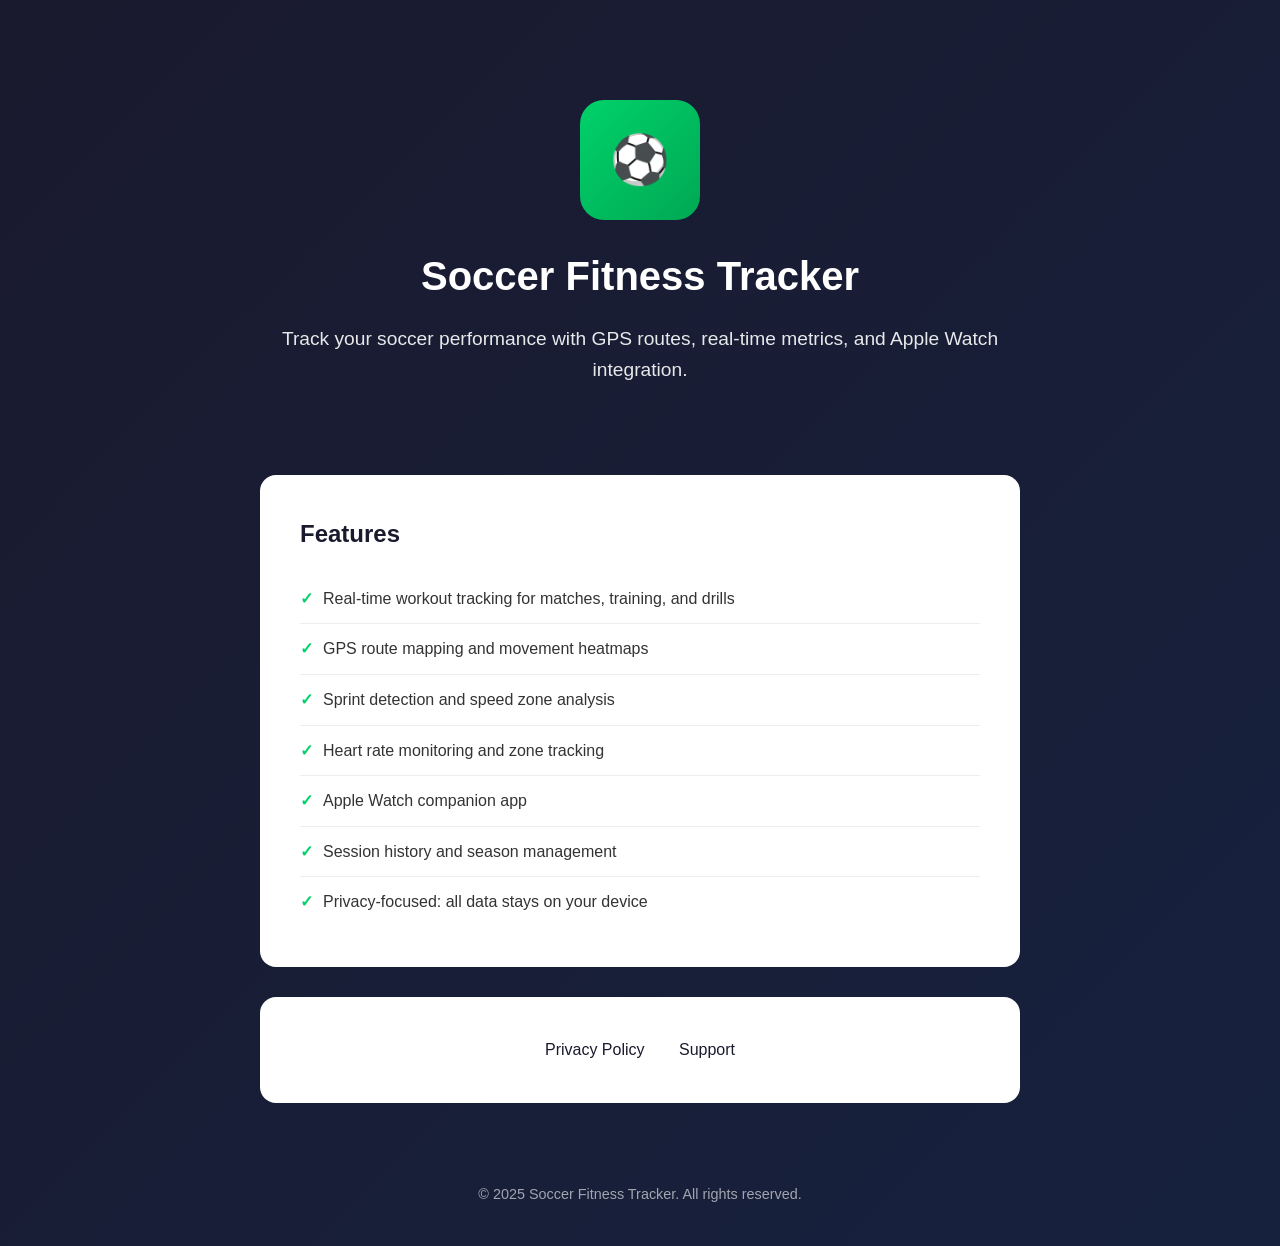
==== index.html @ abc04040 "Initial commit: App Store pages (privacy, support, landing)" ====
<!DOCTYPE html>
<html lang="en">
<head>
    <meta charset="UTF-8">
    <meta name="viewport" content="width=device-width, initial-scale=1.0">
    <title>Soccer Fitness Tracker</title>
    <style>
        * {
            margin: 0;
            padding: 0;
            box-sizing: border-box;
        }
        body {
            font-family: -apple-system, BlinkMacSystemFont, 'Segoe UI', Roboto, Oxygen, Ubuntu, sans-serif;
            line-height: 1.6;
            color: #333;
            background: linear-gradient(135deg, #1a1a2e 0%, #16213e 100%);
            min-height: 100vh;
        }
        .container {
            max-width: 800px;
            margin: 0 auto;
            padding: 40px 20px;
        }
        .hero {
            text-align: center;
            padding: 60px 20px;
            color: white;
        }
        .hero h1 {
            font-size: 2.5rem;
            margin-bottom: 16px;
        }
        .hero p {
            font-size: 1.2rem;
            opacity: 0.9;
            margin-bottom: 30px;
        }
        .app-icon {
            width: 120px;
            height: 120px;
            background: linear-gradient(135deg, #00d26a 0%, #00a854 100%);
            border-radius: 24px;
            margin: 0 auto 24px;
            display: flex;
            align-items: center;
            justify-content: center;
            font-size: 48px;
        }
        .features {
            background: white;
            border-radius: 16px;
            padding: 40px;
            margin-bottom: 30px;
        }
        .features h2 {
            margin-bottom: 20px;
            color: #1a1a2e;
        }
        .features ul {
            list-style: none;
        }
        .features li {
            padding: 12px 0;
            border-bottom: 1px solid #eee;
        }
        .features li:last-child {
            border-bottom: none;
        }
        .features li::before {
            content: "✓";
            color: #00d26a;
            font-weight: bold;
            margin-right: 10px;
        }
        .links {
            background: white;
            border-radius: 16px;
            padding: 30px;
            text-align: center;
        }
        .links a {
            display: inline-block;
            margin: 10px 15px;
            color: #1a1a2e;
            text-decoration: none;
            font-weight: 500;
        }
        .links a:hover {
            color: #00d26a;
        }
        footer {
            text-align: center;
            padding: 40px 20px;
            color: rgba(255,255,255,0.6);
            font-size: 0.9rem;
        }
    </style>
</head>
<body>
    <div class="container">
        <div class="hero">
            <div class="app-icon">⚽</div>
            <h1>Soccer Fitness Tracker</h1>
            <p>Track your soccer performance with GPS routes, real-time metrics, and Apple Watch integration.</p>
        </div>
        
        <div class="features">
            <h2>Features</h2>
            <ul>
                <li>Real-time workout tracking for matches, training, and drills</li>
                <li>GPS route mapping and movement heatmaps</li>
                <li>Sprint detection and speed zone analysis</li>
                <li>Heart rate monitoring and zone tracking</li>
                <li>Apple Watch companion app</li>
                <li>Session history and season management</li>
                <li>Privacy-focused: all data stays on your device</li>
            </ul>
        </div>
        
        <div class="links">
            <a href="privacy.html">Privacy Policy</a>
            <a href="support.html">Support</a>
        </div>
    </div>
    
    <footer>
        <p>&copy; 2025 Soccer Fitness Tracker. All rights reserved.</p>
    </footer>
</body>
</html>
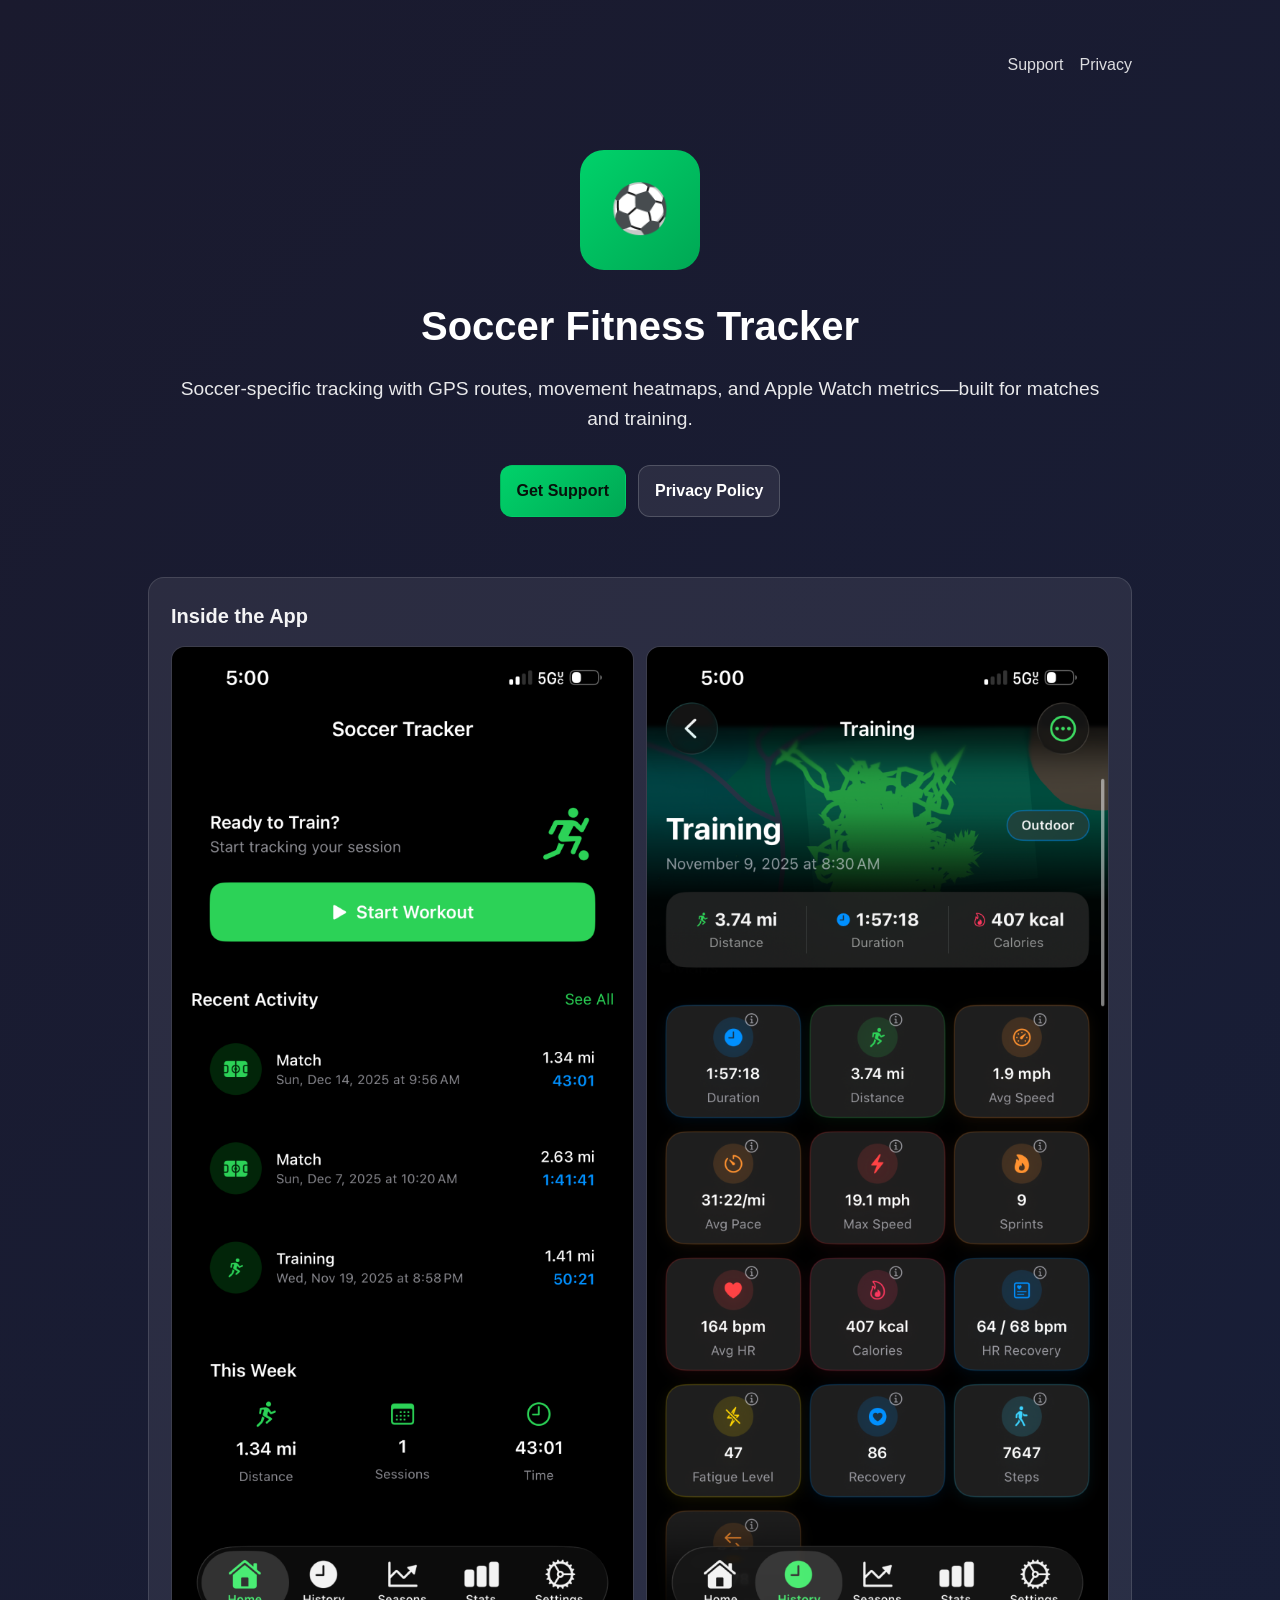
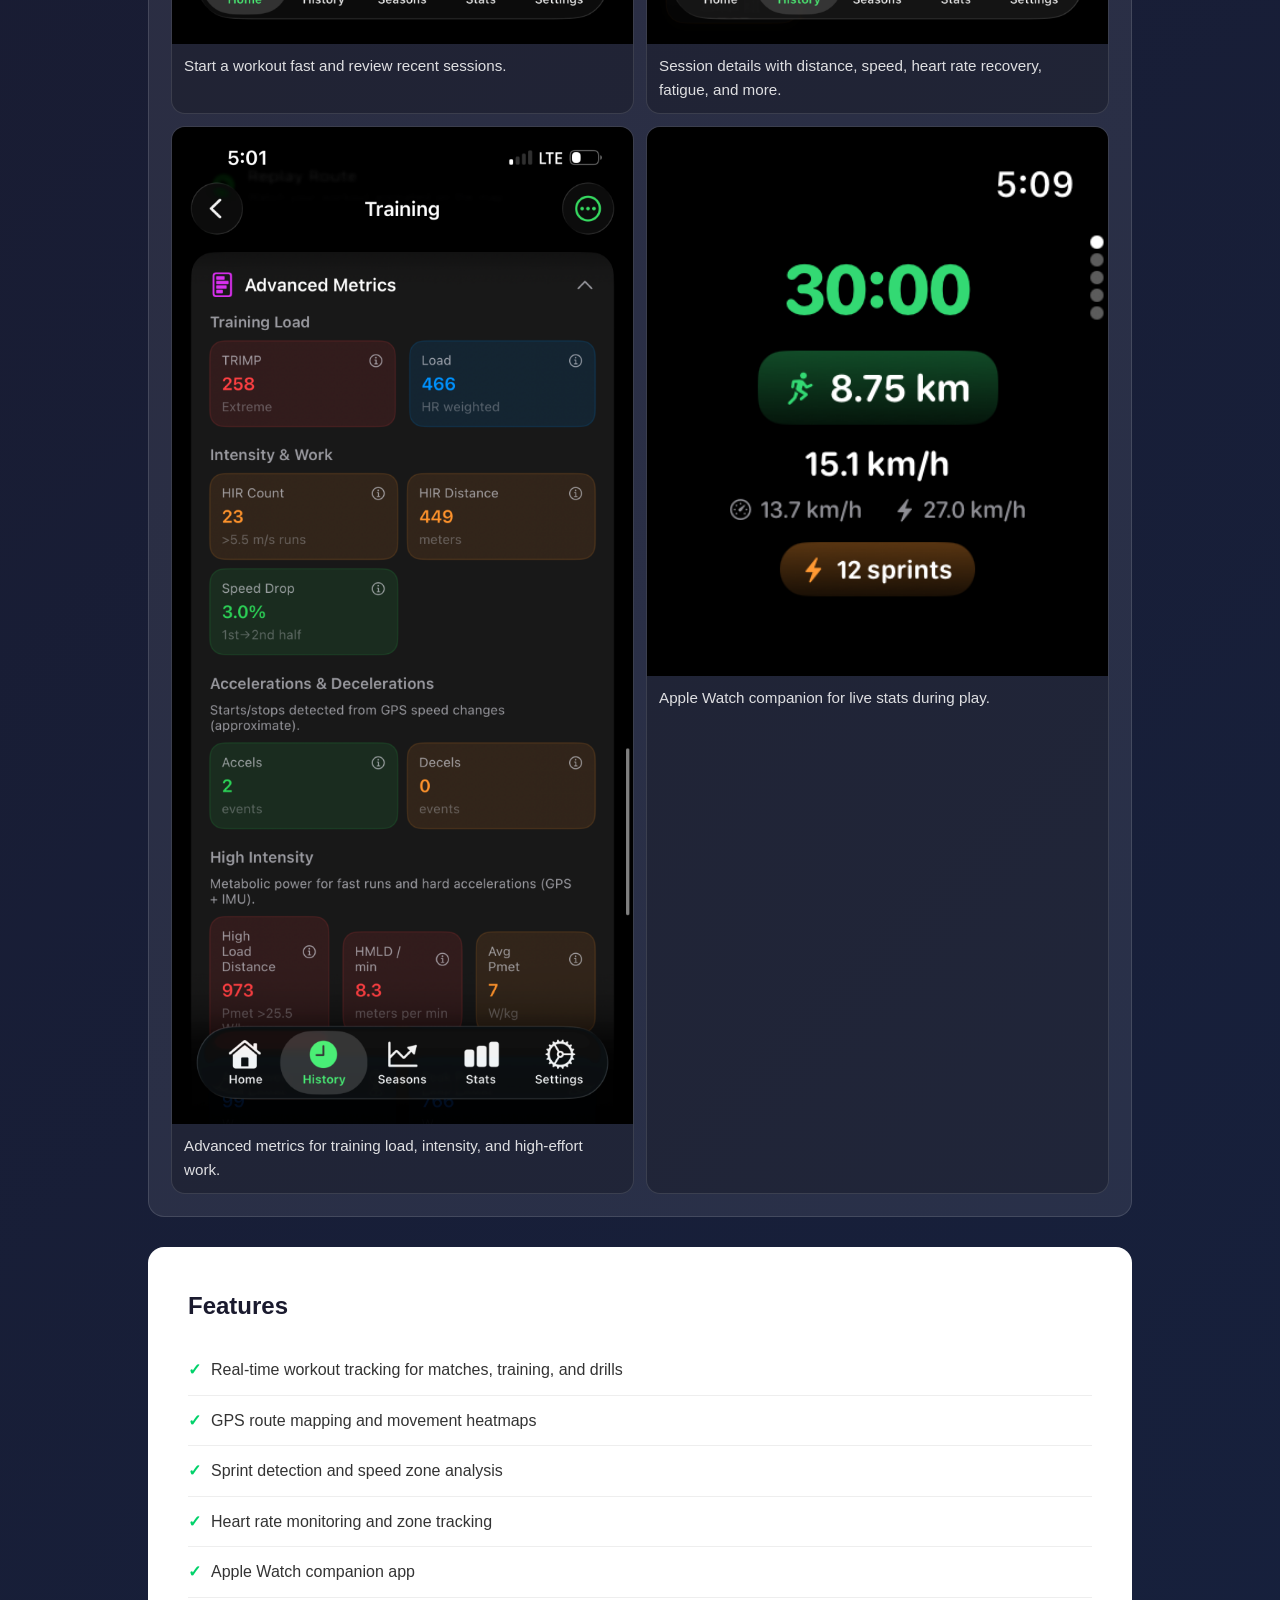
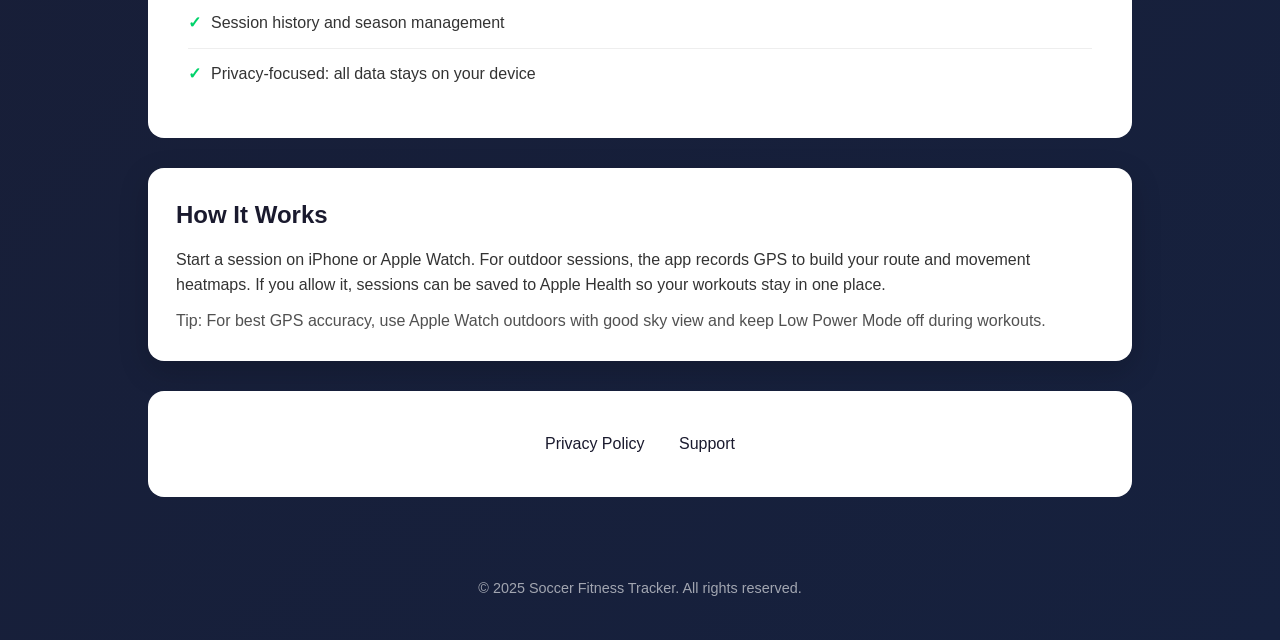
==== commit 28203127: "updated support and marketing pages" ====
--- a/index.html
+++ b/index.html
@@ -18,9 +18,23 @@
             min-height: 100vh;
         }
         .container {
-            max-width: 800px;
+            max-width: 1024px;
             margin: 0 auto;
             padding: 40px 20px;
+        }
+        .nav {
+            display: flex;
+            justify-content: flex-end;
+            gap: 16px;
+            padding: 12px 0;
+        }
+        .nav a {
+            color: rgba(255,255,255,0.85);
+            text-decoration: none;
+            font-weight: 500;
+        }
+        .nav a:hover {
+            color: #00d26a;
         }
         .hero {
             text-align: center;
@@ -35,6 +49,37 @@
             font-size: 1.2rem;
             opacity: 0.9;
             margin-bottom: 30px;
+        }
+        .cta {
+            display: flex;
+            justify-content: center;
+            gap: 12px;
+            flex-wrap: wrap;
+            margin-top: 10px;
+        }
+        .button {
+            display: inline-flex;
+            align-items: center;
+            justify-content: center;
+            padding: 12px 16px;
+            border-radius: 12px;
+            text-decoration: none;
+            font-weight: 600;
+            border: 1px solid rgba(255,255,255,0.18);
+            color: white;
+            background: rgba(255,255,255,0.08);
+        }
+        .button:hover {
+            background: rgba(255,255,255,0.14);
+            border-color: rgba(255,255,255,0.25);
+        }
+        .button.primary {
+            background: linear-gradient(135deg, #00d26a 0%, #00a854 100%);
+            border-color: transparent;
+            color: #07110b;
+        }
+        .button.primary:hover {
+            filter: brightness(1.05);
         }
         .app-icon {
             width: 120px;
@@ -47,6 +92,12 @@
             justify-content: center;
             font-size: 48px;
         }
+        .grid {
+            display: grid;
+            grid-template-columns: repeat(12, 1fr);
+            gap: 16px;
+            margin-bottom: 30px;
+        }
         .features {
             background: white;
             border-radius: 16px;
@@ -72,6 +123,56 @@
             color: #00d26a;
             font-weight: bold;
             margin-right: 10px;
+        }
+        .card {
+            background: white;
+            border-radius: 16px;
+            overflow: hidden;
+            box-shadow: 0 10px 30px rgba(0,0,0,0.18);
+        }
+        .card h2 {
+            color: #1a1a2e;
+            margin-bottom: 12px;
+        }
+        .card .content {
+            padding: 28px;
+        }
+        .screenshots {
+            background: rgba(255,255,255,0.08);
+            border-radius: 16px;
+            padding: 22px;
+            color: rgba(255,255,255,0.95);
+            margin-bottom: 30px;
+            border: 1px solid rgba(255,255,255,0.12);
+        }
+        .screenshots h2 {
+            margin-bottom: 14px;
+            font-size: 1.25rem;
+        }
+        .shots {
+            display: grid;
+            grid-template-columns: repeat(12, 1fr);
+            gap: 12px;
+        }
+        .shot {
+            grid-column: span 6;
+            border-radius: 14px;
+            overflow: hidden;
+            background: rgba(0,0,0,0.22);
+            border: 1px solid rgba(255,255,255,0.12);
+        }
+        .shot img {
+            width: 100%;
+            height: auto;
+            display: block;
+        }
+        .shot .caption {
+            padding: 10px 12px;
+            font-size: 0.95rem;
+            opacity: 0.9;
+        }
+        @media (max-width: 900px) {
+            .shot { grid-column: span 12; }
         }
         .links {
             background: white;
@@ -99,10 +200,41 @@
 </head>
 <body>
     <div class="container">
+        <div class="nav">
+            <a href="support.html">Support</a>
+            <a href="privacy.html">Privacy</a>
+        </div>
+
         <div class="hero">
             <div class="app-icon">⚽</div>
             <h1>Soccer Fitness Tracker</h1>
-            <p>Track your soccer performance with GPS routes, real-time metrics, and Apple Watch integration.</p>
+            <p>Soccer-specific tracking with GPS routes, movement heatmaps, and Apple Watch metrics—built for matches and training.</p>
+            <div class="cta">
+                <a class="button primary" href="support.html">Get Support</a>
+                <a class="button" href="privacy.html">Privacy Policy</a>
+            </div>
+        </div>
+
+        <div class="screenshots">
+            <h2>Inside the App</h2>
+            <div class="shots">
+                <div class="shot">
+                    <img src="assets/screenshots/home.png" alt="Home screen showing recent activity and start workout button" loading="lazy" />
+                    <div class="caption">Start a workout fast and review recent sessions.</div>
+                </div>
+                <div class="shot">
+                    <img src="assets/screenshots/session-tiles.png" alt="Session details showing key metrics tiles" loading="lazy" />
+                    <div class="caption">Session details with distance, speed, heart rate recovery, fatigue, and more.</div>
+                </div>
+                <div class="shot">
+                    <img src="assets/screenshots/advanced-metrics.png" alt="Advanced metrics showing training load and intensity tiles" loading="lazy" />
+                    <div class="caption">Advanced metrics for training load, intensity, and high-effort work.</div>
+                </div>
+                <div class="shot">
+                    <img src="assets/screenshots/watch-active.png" alt="Apple Watch workout screen" loading="lazy" />
+                    <div class="caption">Apple Watch companion for live stats during play.</div>
+                </div>
+            </div>
         </div>
         
         <div class="features">
@@ -117,6 +249,14 @@
                 <li>Privacy-focused: all data stays on your device</li>
             </ul>
         </div>
+
+        <div class="card" style="margin-bottom: 30px;">
+            <div class="content">
+                <h2>How It Works</h2>
+                <p>Start a session on iPhone or Apple Watch. For outdoor sessions, the app records GPS to build your route and movement heatmaps. If you allow it, sessions can be saved to Apple Health so your workouts stay in one place.</p>
+                <p style="margin-top: 10px; opacity: 0.85;">Tip: For best GPS accuracy, use Apple Watch outdoors with good sky view and keep Low Power Mode off during workouts.</p>
+            </div>
+        </div>
         
         <div class="links">
             <a href="privacy.html">Privacy Policy</a>
